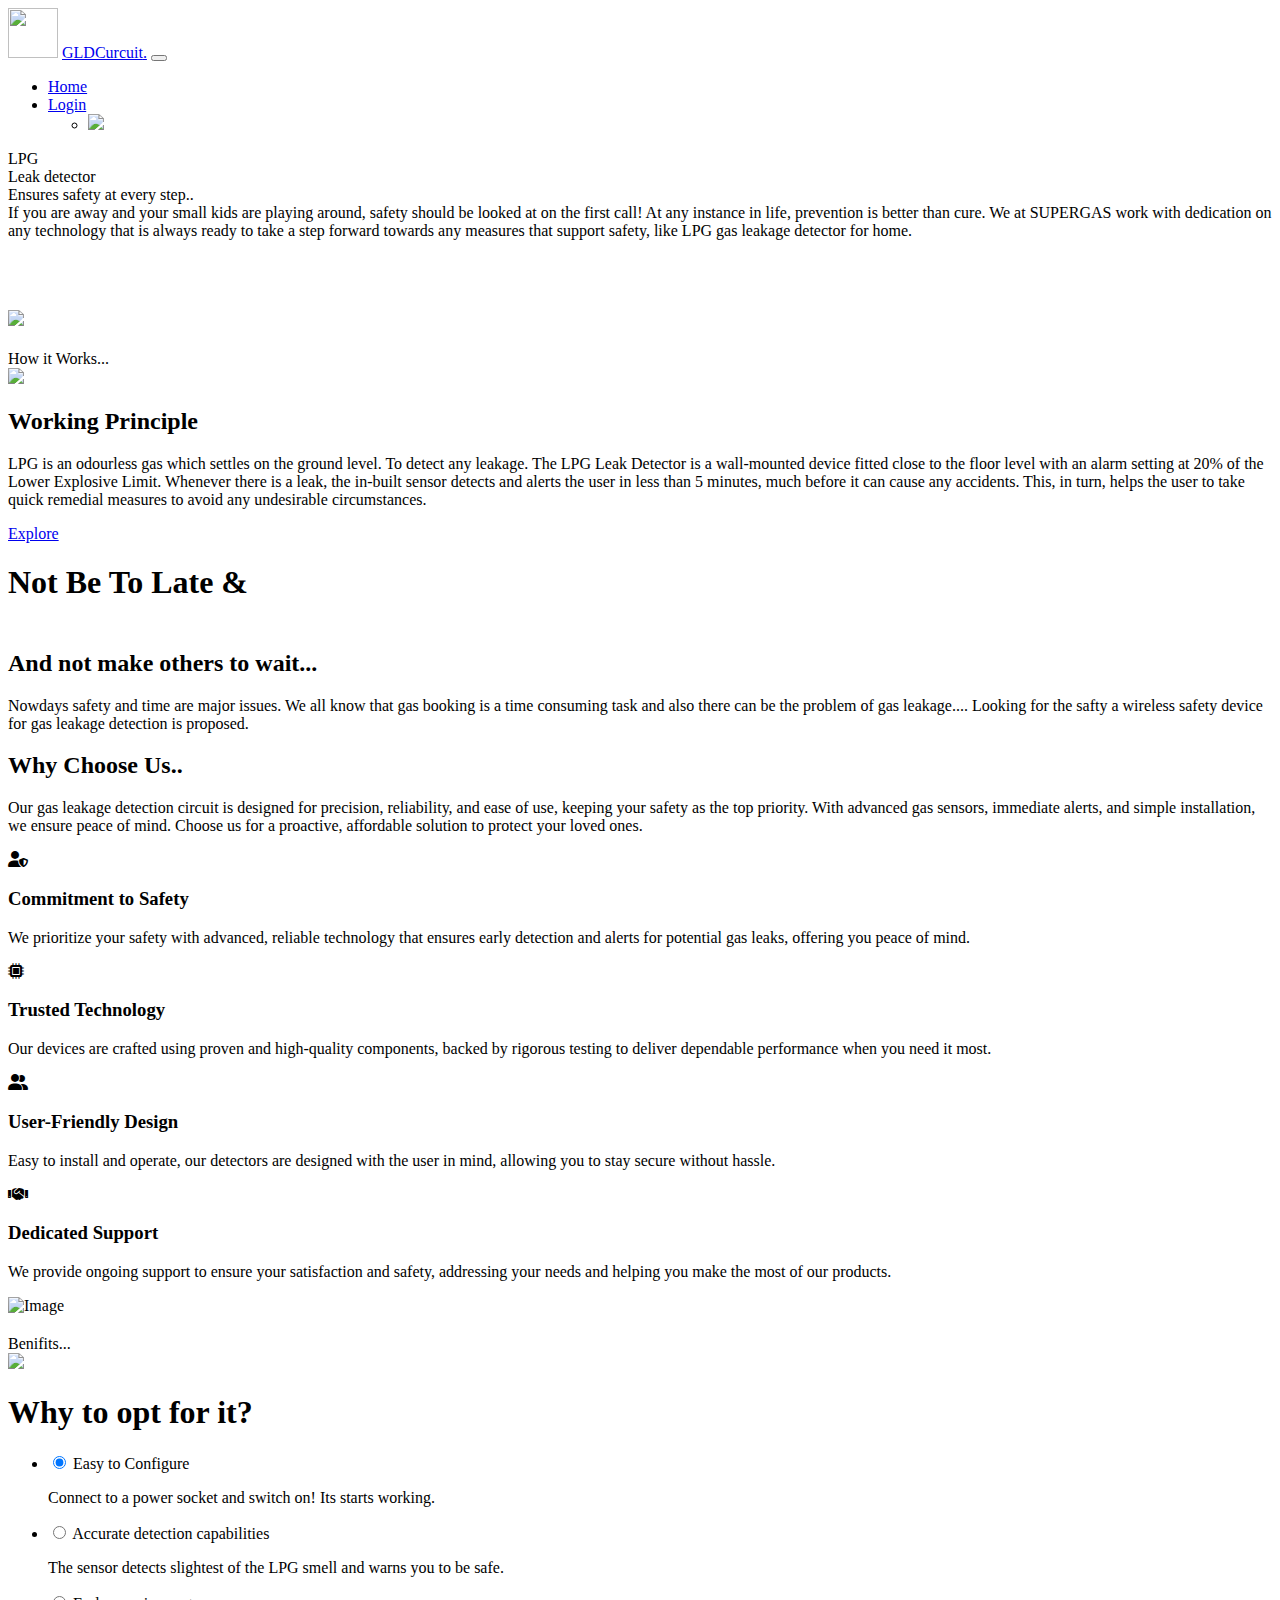
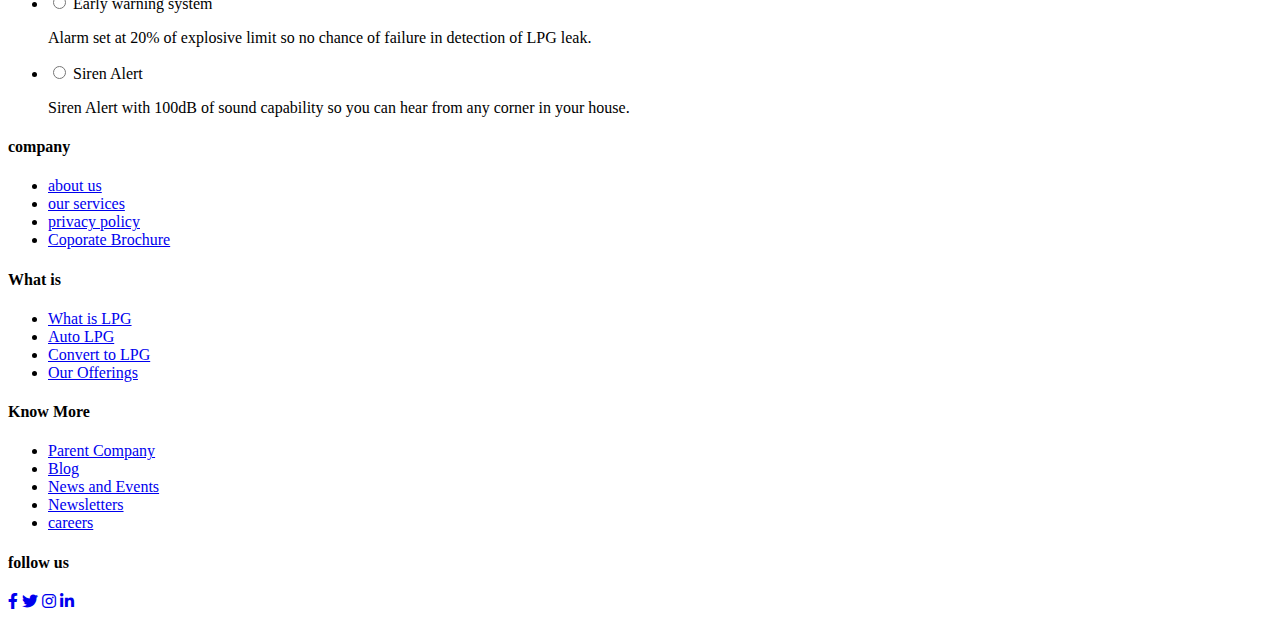
==== index.html @ ff5104a1 "Add files via upload" ====
<!Doctype html>
<html lang="en">
<head>
  <meta charset="utf-8">
  <meta name="viewport" content="width=device-width, initial-scale=1, shrink-to-fit=no">
  <meta name="author" content="Untree.co">
  <meta name="description" content="" />
  <meta name="keywords" content="bootstrap, bootstrap4" />
  <link rel="shortcut icon" href="images/faviconlogo.png">
  <!-- Bootstrap CSS -->
	<link href="css/bootstrap.min.css" rel="stylesheet">
	<link href="https://cdnjs.cloudflare.com/ajax/libs/font-awesome/6.0.0-beta3/css/all.min.css" rel="stylesheet">
	<link href="css/tiny-slider.css" rel="stylesheet">
	<link rel="stylesheet" href="https://cdnjs.cloudflare.com/ajax/libs/font-awesome/6.7.1/css/all.min.css" integrity="sha512-5Hs3dF2AEPkpNAR7UiOHba+lRSJNeM2ECkwxUIxC1Q/FLycGTbNapWXB4tP889k5T5Ju8fs4b1P5z/iB4nMfSQ==" crossorigin="anonymous" referrerpolicy="no-referrer" />
	<!-- <link href="css/style.css" rel="stylesheet"> -->
	<link href="css/stylesp.css" rel="stylesheet">
	<title>GLDCurcit</title>
</head>
<body>

		<!-- Start Header/Navigation -->
		<nav class="custom-navbar navbar navbar navbar-expand-md navbar-dark bg-dark" arial-label="Furni navigation bar">

			<div class="container">
				<img  style="width:50px; height: 50px;" src="images/logo.png" class="img-fluid">
				<a class="navbar-brand" href="index.html">GLDCurcuit<span>.</span></a>

				<button class="navbar-toggler" type="button" data-bs-toggle="collapse" data-bs-target="#navbarsFurni" aria-controls="navbarsFurni" aria-expanded="false" aria-label="Toggle navigation">
					<span class="navbar-toggler-icon"></span>
				</button>

				<div class="collapse navbar-collapse" id="navbarsFurni"> 
					<ul class="custom-navbar-nav navbar-nav ms-auto mb-2 mb-md-0">
						<li class="nav-item active"><a class="nav-link" href="index.html">Home</a></li>
						<!-- <li><a class="nav-link" href="features.html">features</a></li> -->
						<!-- <li><a class="nav-link" href="services.html">Services</a></li> -->
						<li><a class="nav-link" href="http://localhost/userdatabase/index.php">Login</a></li>
						<ul class="custom-navbar-cta navbar-nav mb-2 mb-md-0 ms-5">
							<li><a class="nav-link" href="profile.html"><img src="images/user.svg"></a></li>
						</ul> 
						<!-- <li><form  style="height:50px;" class="d-flex" role="search">
							<input class="form-control" type="search" placeholder="Search" aria-label="Search">
							<button class="btn btn-outline-success" type="submit"><i class="fa-solid fa-magnifying-glass"></i></button>
						</form></li> -->
					</ul>
					
					
				</div>
			</div>
				
		</nav>
		<!-- End Header/Navigation -->

		<div class="carousel">		
			<div class="hero">
				<div class="col-lg-5">
					<div class="content">
						<div class="author">LPG </div>
						<div class="title">Leak detector </div>
						<div class="topic">Ensures safety at every step..</div>
						<div class="des">
							If you are away and your small kids are playing around, safety should be looked at on the first call! At any instance in life, prevention is better than cure. We at SUPERGAS work with dedication on any technology that is always ready to take a step forward towards any measures that support safety, like LPG gas leakage detector for home.
						</div>        
					</div>
				</div>
			</div>
		</div>
	<div class="col-lg-7">
		<div  style="margin-top:70px;" class="hero-img-wrap">
			<img src="images/bg.avif" class="img-fluid1">
		</div>
	</div>
	
	  
			<div class="Line">
				<h2 class="H2"></h2> How it Works... </h2>
			</div>
	
			<!-- Start Column 1 -->
			<div class="Working">
				<img src="images/Works.jpg" class="image">
				<h2 class="H3">Working Principle</h2>
				<p class="mb-4">LPG is an odourless gas which settles on the ground level. To detect any leakage. The LPG Leak Detector is a wall-mounted device fitted close to the floor level with an alarm setting at 20% of the Lower Explosive Limit. Whenever there is a leak, the in-built sensor detects and alerts the user in less than 5 minutes, much before it can cause any accidents. This, in turn, helps the user to take quick remedial measures to avoid any undesirable circumstances.</p>
				<p><a href="https://www.elprocus.com/an-introduction-to-mq2-gas-sensor/" class="btn">Explore</a></p>
				<p class="u"></p>
			</div>  
			<!-- End Column 1 -->
	
	
			<!-- image fixed parolox effect -->
			<div class="section-2">
				<div class="container-fluid">
						
				</div>	
					<div class="section-3">
						<h1 class="heading-1">Not Be To Late &</h1>
						<h2 class="heading-2"><br> And not make others to wait...</h2>
						<p class="para">Nowdays safety and time are major issues. We all know that gas booking is a time consuming task and also there can be the problem of gas leakage.... Looking for the safty a wireless safety device for gas leakage detection is proposed.</p>
						<p class="t"></p>
					</div>
				</div>
			</div>
	
			<!-- End of Parolox effect -->
	
			<!-- Start Why Choose Us Section -->
			<div class="why-choose-section">
				<div class="container">
					<div class="row justify-content-between">
						<div class="col-lg-6">
							<h2 class="section-title">Why Choose Us..</h2>
							<p>Our gas leakage detection circuit is designed for precision, reliability, and ease of use, keeping your safety as the top priority. With advanced gas sensors, immediate alerts, and simple installation, we ensure peace of mind. Choose us for a proactive, affordable solution to protect your loved ones.</p>
	
							<div class="row my-5">
								<div class="col-6 col-md-6">
									<div class="feature">
										<div class="icon">
											<i class="fa-solid fa-user-shield"></i>
										</div>
										<h3>Commitment to Safety</h3>
										<p>We prioritize your safety with advanced, reliable technology that ensures early detection and alerts for potential gas leaks, offering you peace of mind.</p>
									</div>
								</div>
	
								<div class="col-6 col-md-6">
									<div class="feature">
										<div class="icon">
											<i class="fa-solid fa-microchip"></i>
										</div>
										<h3>Trusted Technology</h3>
										<p>Our devices are crafted using proven and high-quality components, backed by rigorous testing to deliver dependable performance when you need it most.</p>
									</div>
								</div>
	
								<div class="col-6 col-md-6">
									<div class="feature">
										<div class="icon">
											<i class="fa-solid fa-user-group"></i>
										</div>
										<h3>User-Friendly Design</h3>
										<p>Easy to install and operate, our detectors are designed with the user in mind, allowing you to stay secure without hassle.</p>
									</div>
								</div>
	
								<div class="col-6 col-md-6">
									<div class="feature">
										<div class="icon">
											<i class="fa-solid fa-handshake"></i>
										</div>
										<h3>Dedicated Support</h3>
										<p>We provide ongoing support to ensure your satisfaction and safety, addressing your needs and helping you make the most of our products.</p>
									</div>
								</div>
	
							</div>
						</div>
	
						<div class="col-lg-5">
							<div class="img-wrap">
								<img src="images/why_us.jpg" alt="Image" class="img-fluid">
							</div>
						</div>
	
					</div>
				</div>
			</div>
			<!-- End Why Choose Us Section -->
	
			<!-- Start of Why to Opt for it -->
			<div class="Lines">
				<h2 class="H5"></h2> Benifits... </h2>
			</div>
			<div class="Working">
				<img src="images/fire.avif" class="images">
				<h1 class="H6">Why to opt for it?</h1>
			</div>
			<ul class="accordion">
				<li>
					<input type="radio" name="accordion" id="first" checked>
					<label for="first">Easy to Configure </label>
					<div class="content1">
						<p> Connect to a power socket and switch on! Its starts working. </p>
					</div>
				</li>
				<li>
					<input type="radio" name="accordion" id="second">
					<label for="second">Accurate detection capabilities</label>
					<div class="content1">
						<p> The sensor detects slightest of the LPG smell and warns you to be safe. </p>
					</div>
				</li>
				<li>
					<input type="radio" name="accordion" id="third">
					<label for="third">Early warning system </label>
					<div class="content1">
						<p> Alarm set at 20% of explosive limit so no chance of failure in detection of LPG leak. </p>
					</div>
				</li>
				<li>
					<input type="radio" name="accordion" id="forth">
					<label for="forth">Siren Alert</label>
					<div class="content1">
						<p> Siren Alert with 100dB of sound capability so you can hear from any corner in your house. </p>
					</div>
				</li>
				<p class="u"></p>
			</ul>  
	
	
			<!-- End of Why to Opt for it -->
	
			<!-- Start Footer Section -->
			<footer class="footer">
				<div class="container">
					<div class="row">
						<div class="footer-col">
							<h4>company</h4>
							<ul>
								<li><a href="#">about us</a></li>
								<li><a href="#">our services</a></li>
								<li><a href="#">privacy policy</a></li>
								<li><a href="#">Coporate Brochure</a></li>
							</ul>
						</div>
						<div class="footer-col">
							<h4>What is</h4>
							<ul>
								<li><a href="https://en.wikipedia.org/wiki/Liquefied_petroleum_gas">What is LPG</a></li>
								<li><a href="https://iocl.com/pages/autogas-overview#:~:text=AutoGas%20(LPG)%20is%20a%20clean,reduction%20of%20CO2%20emissions.">Auto LPG</a></li>
								<li><a href="https://shivgas.com/is-it-better-to-switch-from-diesel-to-lpg/#:~:text=LPG%20gas%20is%20a%20cleaner,for%20maintenance%20of%20the%20engine.">Convert to LPG</a></li>
								<li><a href="https://www.supergas.com/for-industrial/our-offerings">Our Offerings</a></li>
							</ul>
						</div>
						<div class="footer-col">
							<h4>Know More</h4>
							<ul>
								<li><a href="#">Parent Company</a></li>
								<li><a href="#">Blog</a></li>
								<li><a href="#">News and Events</a></li>
								<li><a href="#">Newsletters</a></li>
								<li><a href="#">careers</a></li>
							</ul>
						</div>
						<div class="footer-col">
							<h4>follow us</h4>
							<div class="social-links">
								<a href="#"><i class="fab fa-facebook-f"></i></a>
								<a href="#"><i class="fab fa-twitter"></i></a>
								<a href="#"><i class="fab fa-instagram"></i></a>
								<a href="#"><i class="fab fa-linkedin-in"></i></a>
							</div>
						</div>
					</div>
				</div>
		   </footer>
			<!-- End Footer Section -->
	</body>

</html>
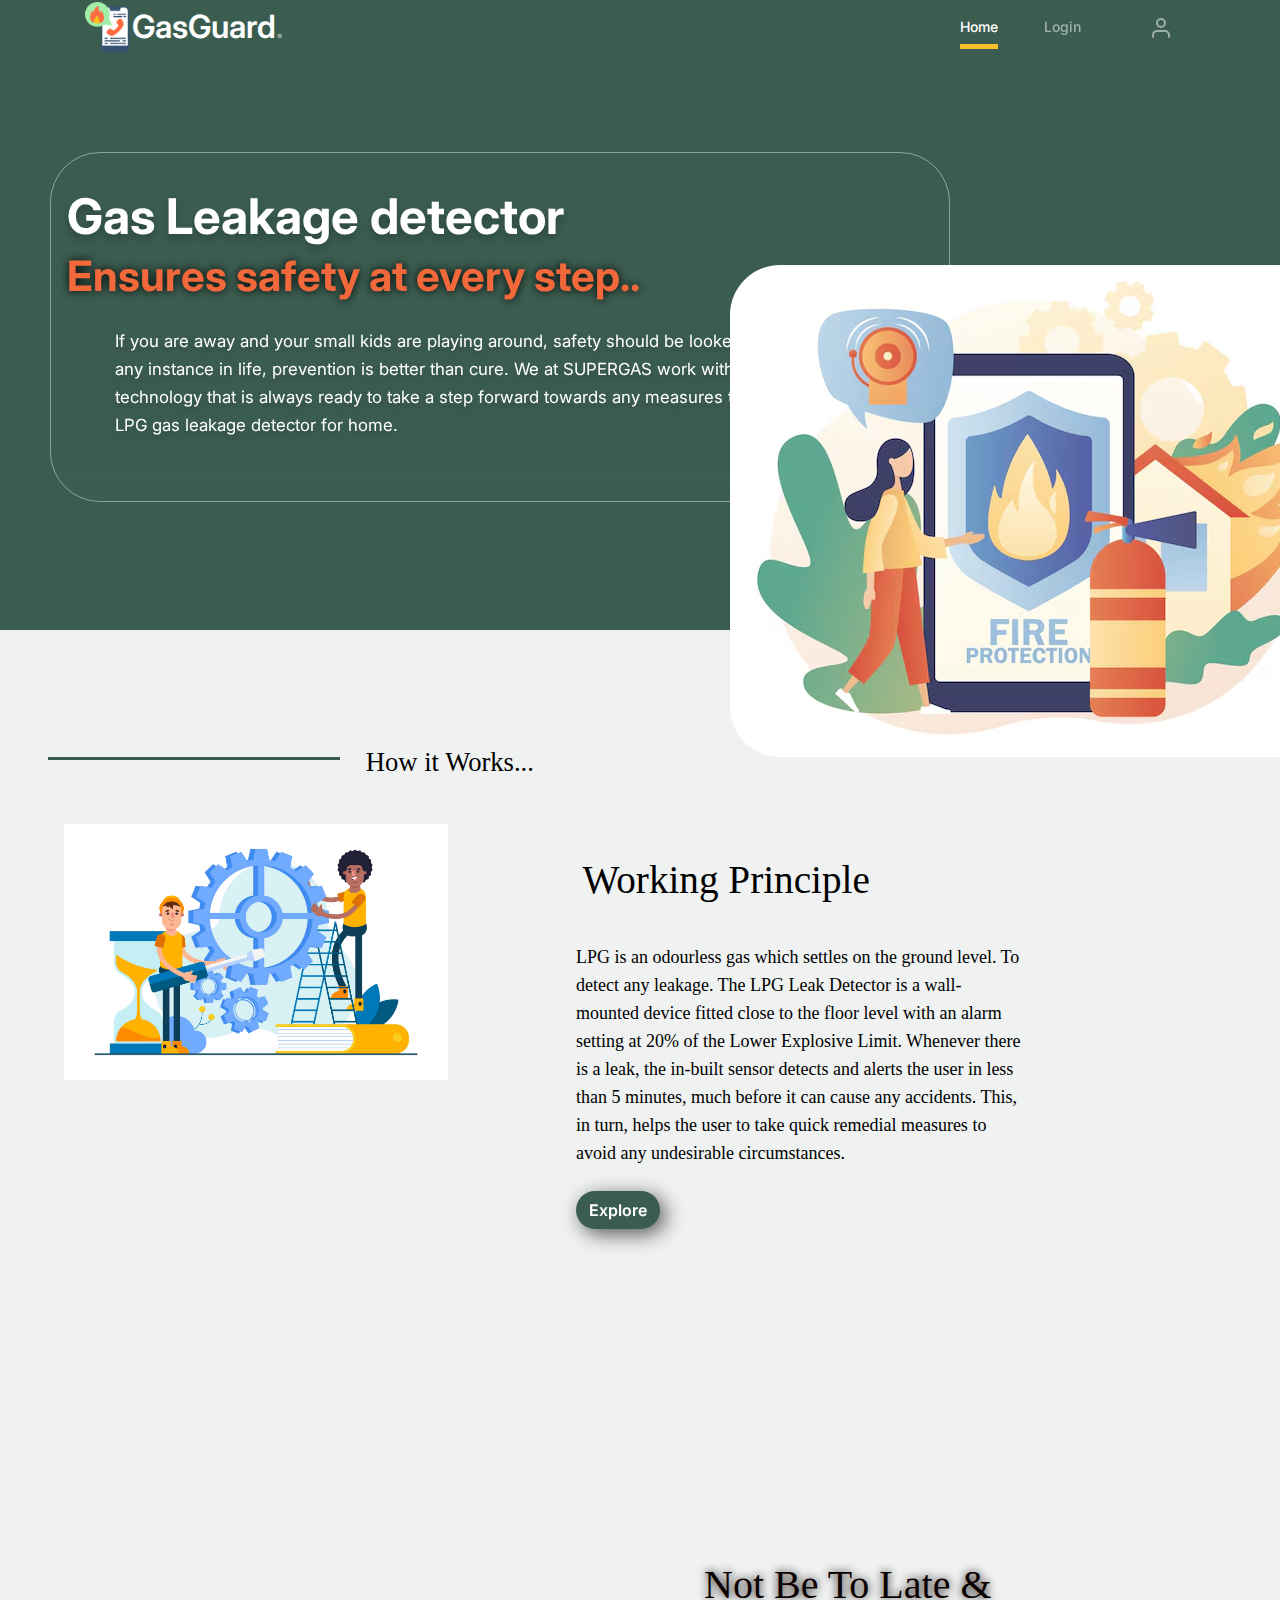
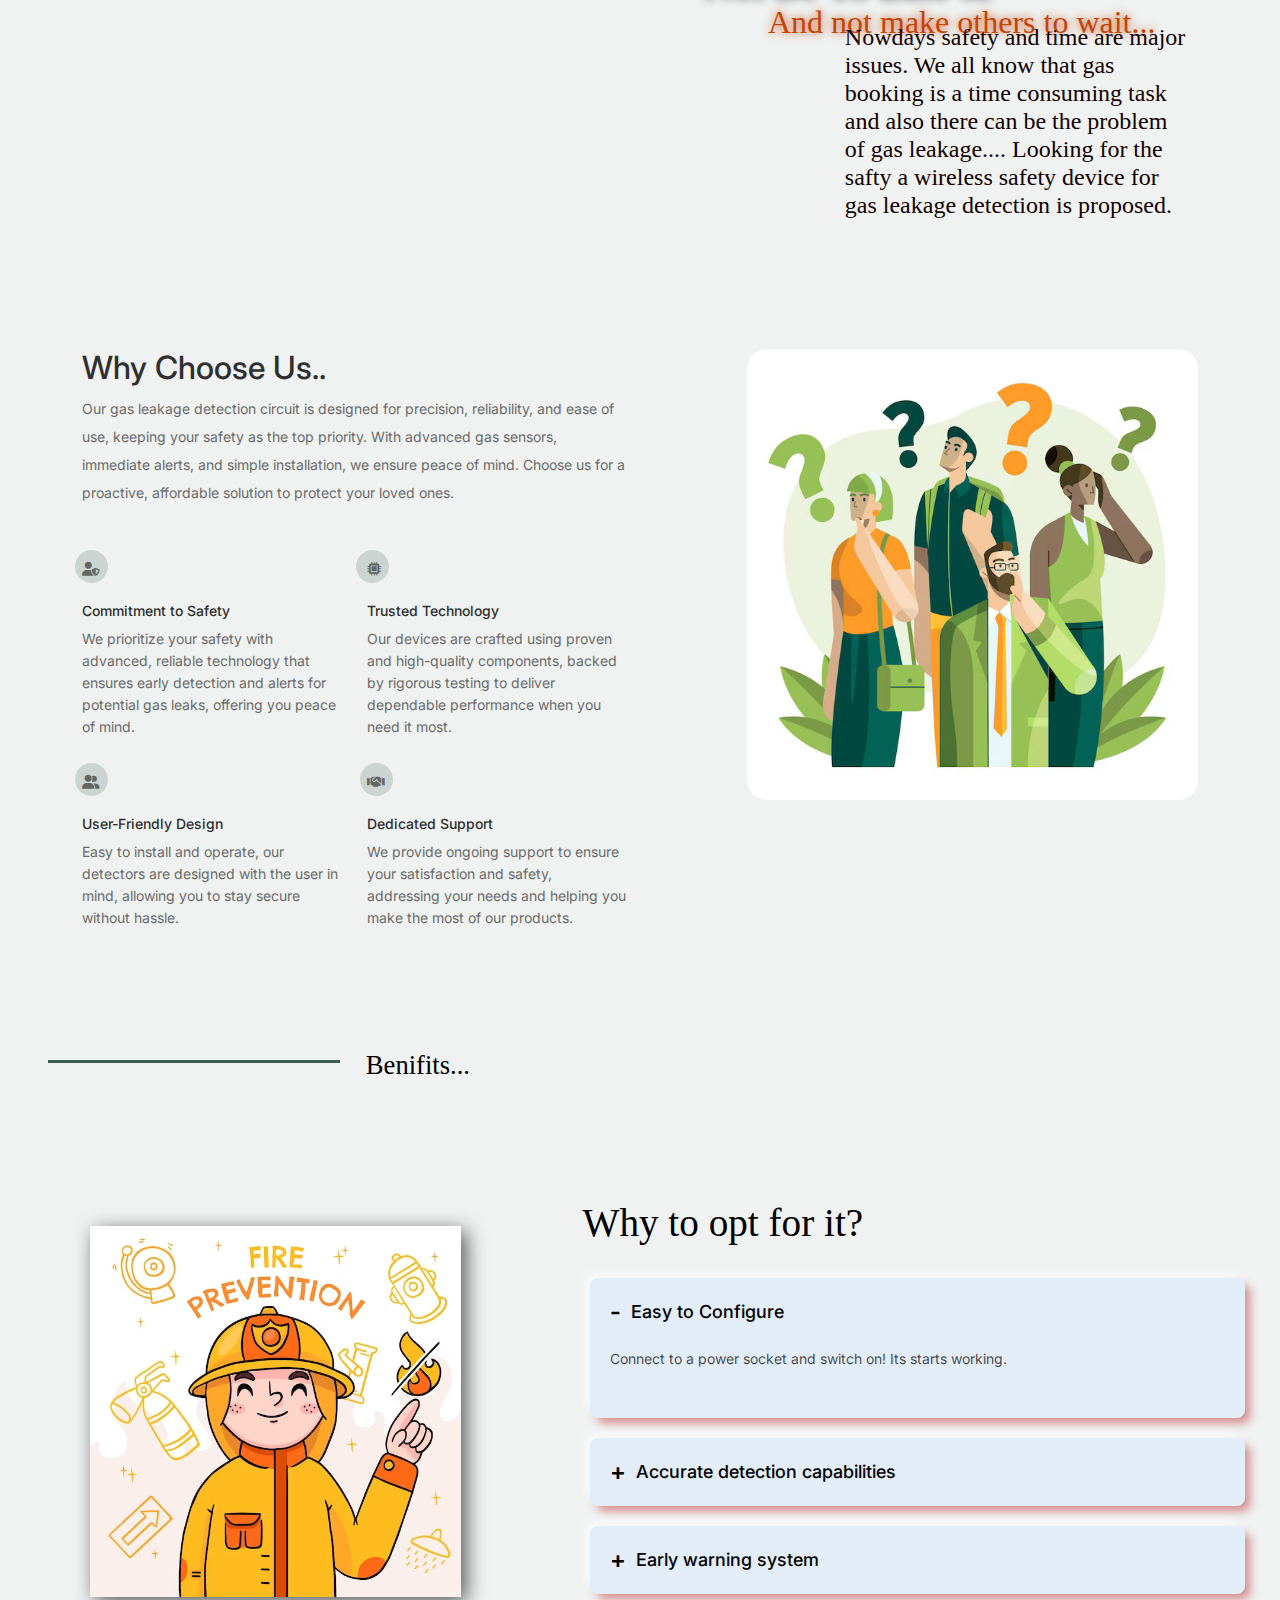
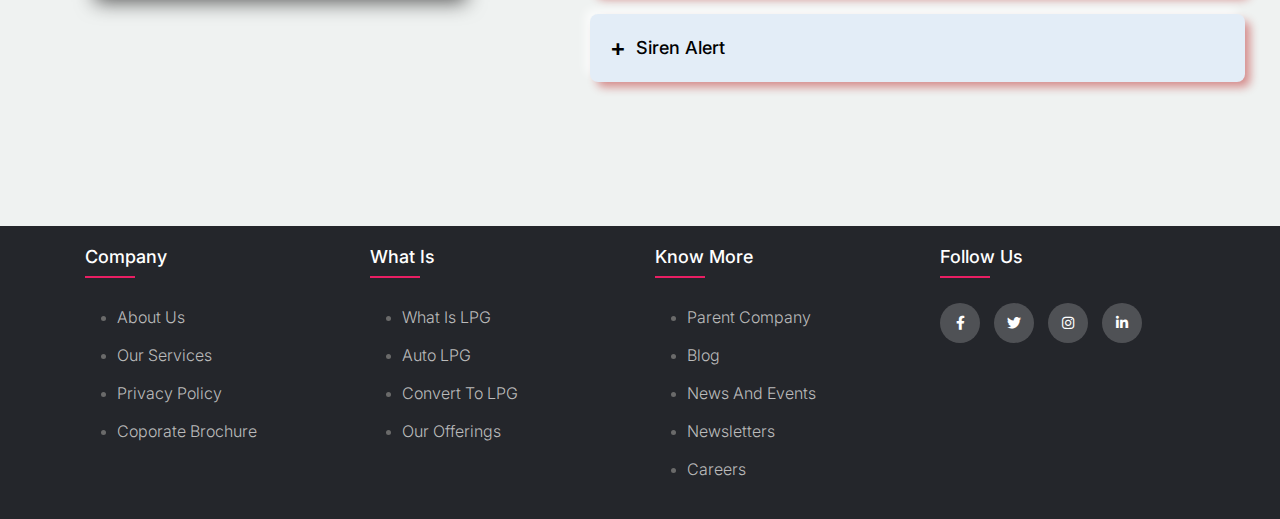
==== commit 162c2a97: "Update index.html" ====
--- a/index.html
+++ b/index.html
@@ -14,7 +14,7 @@
 	<link rel="stylesheet" href="https://cdnjs.cloudflare.com/ajax/libs/font-awesome/6.7.1/css/all.min.css" integrity="sha512-5Hs3dF2AEPkpNAR7UiOHba+lRSJNeM2ECkwxUIxC1Q/FLycGTbNapWXB4tP889k5T5Ju8fs4b1P5z/iB4nMfSQ==" crossorigin="anonymous" referrerpolicy="no-referrer" />
 	<!-- <link href="css/style.css" rel="stylesheet"> -->
 	<link href="css/stylesp.css" rel="stylesheet">
-	<title>GLDCurcit</title>
+	<title>GasGuard</title>
 </head>
 <body>
 
@@ -23,7 +23,7 @@
 
 			<div class="container">
 				<img  style="width:50px; height: 50px;" src="images/logo.png" class="img-fluid">
-				<a class="navbar-brand" href="index.html">GLDCurcuit<span>.</span></a>
+				<a class="navbar-brand" href="index.html">GasGuard<span>.</span></a>
 
 				<button class="navbar-toggler" type="button" data-bs-toggle="collapse" data-bs-target="#navbarsFurni" aria-controls="navbarsFurni" aria-expanded="false" aria-label="Toggle navigation">
 					<span class="navbar-toggler-icon"></span>
@@ -55,8 +55,8 @@
 			<div class="hero">
 				<div class="col-lg-5">
 					<div class="content">
-						<div class="author">LPG </div>
-						<div class="title">Leak detector </div>
+						<div class="author"></div>
+						<div class="title">Gas Leakage detector </div>
 						<div class="topic">Ensures safety at every step..</div>
 						<div class="des">
 							If you are away and your small kids are playing around, safety should be looked at on the first call! At any instance in life, prevention is better than cure. We at SUPERGAS work with dedication on any technology that is always ready to take a step forward towards any measures that support safety, like LPG gas leakage detector for home.
--- a/css/tiny-slider.css
+++ b/css/tiny-slider.css
@@ -0,0 +1,3 @@
+.tns-outer{padding:0 !important}.tns-outer [hidden]{display:none !important}.tns-outer [aria-controls],.tns-outer [data-action]{cursor:pointer}.tns-slider{-webkit-transition:all 0s;-moz-transition:all 0s;transition:all 0s}.tns-slider>.tns-item{-webkit-box-sizing:border-box;-moz-box-sizing:border-box;box-sizing:border-box}.tns-horizontal.tns-subpixel{white-space:nowrap}.tns-horizontal.tns-subpixel>.tns-item{display:inline-block;vertical-align:top;white-space:normal}.tns-horizontal.tns-no-subpixel:after{content:'';display:table;clear:both}.tns-horizontal.tns-no-subpixel>.tns-item{float:left}.tns-horizontal.tns-carousel.tns-no-subpixel>.tns-item{margin-right:-100%}.tns-no-calc{position:relative;left:0}.tns-gallery{position:relative;left:0;min-height:1px}.tns-gallery>.tns-item{position:absolute;left:-100%;-webkit-transition:transform 0s, opacity 0s;-moz-transition:transform 0s, opacity 0s;transition:transform 0s, opacity 0s}.tns-gallery>.tns-slide-active{position:relative;left:auto !important}.tns-gallery>.tns-moving{-webkit-transition:all 0.25s;-moz-transition:all 0.25s;transition:all 0.25s}.tns-autowidth{display:inline-block}.tns-lazy-img{-webkit-transition:opacity 0.6s;-moz-transition:opacity 0.6s;transition:opacity 0.6s;opacity:0.6}.tns-lazy-img.tns-complete{opacity:1}.tns-ah{-webkit-transition:height 0s;-moz-transition:height 0s;transition:height 0s}.tns-ovh{overflow:hidden}.tns-visually-hidden{position:absolute;left:-10000em}.tns-transparent{opacity:0;visibility:hidden}.tns-fadeIn{opacity:1;filter:alpha(opacity=100);z-index:0}.tns-normal,.tns-fadeOut{opacity:0;filter:alpha(opacity=0);z-index:-1}.tns-vpfix{white-space:nowrap}.tns-vpfix>div,.tns-vpfix>li{display:inline-block}.tns-t-subp2{margin:0 auto;width:310px;position:relative;height:10px;overflow:hidden}.tns-t-ct{width:2333.3333333%;width:-webkit-calc(100% * 70 / 3);width:-moz-calc(100% * 70 / 3);width:calc(100% * 70 / 3);position:absolute;right:0}.tns-t-ct:after{content:'';display:table;clear:both}.tns-t-ct>div{width:1.4285714%;width:-webkit-calc(100% / 70);width:-moz-calc(100% / 70);width:calc(100% / 70);height:10px;float:left}
+
+/*# sourceMappingURL=sourcemaps/tiny-slider.css.map */--- a/css/stylesp.css
+++ b/css/stylesp.css
@@ -0,0 +1,440 @@
+/*
+* Template Name: UntreeStore
+* Template Author: Untree.co
+* Author URI: https://untree.co/
+* License: https://creativecommons.org/licenses/by/3.0/
+*/
+@import url("https://fonts.googleapis.com/css2?family=Inter:wght@400;500;600;700;800&display=swap");
+body {
+  overflow-x: hidden;
+  position: relative; }
+
+body {
+  font-family: "Inter", sans-serif;
+  font-weight: 400;
+  line-height: 28px;
+  color: #6a6a6a;
+  font-size: 14px;
+  background-color: #eff2f1; 
+  margin: 0px;
+  padding: 0%;
+  width: 100%;
+  height: 100%;
+}
+
+.custom-navbar {
+  background: #3b5d50 !important;
+  padding-top: 2px;
+  padding-bottom: 2px }
+  .custom-navbar .navbar-brand {
+    font-size: 32px;
+    font-weight: 600; }
+    .custom-navbar .navbar-brand > span {
+      opacity: .4; }
+  .custom-navbar .navbar-toggler {
+    border-color: transparent; }
+    .custom-navbar .navbar-toggler:active, .custom-navbar .navbar-toggler:focus {
+      -webkit-box-shadow: none;
+      box-shadow: none;
+      outline: none; }
+  @media (min-width: 992px) {
+    .custom-navbar .custom-navbar-nav li {
+      margin-left: 15px;
+      margin-right: 15px; } }
+  .custom-navbar .custom-navbar-nav li a {
+    font-weight: 500;
+    color: #ffffff !important;
+    opacity: .5;
+    -webkit-transition: .3s all ease;
+    -o-transition: .3s all ease;
+    transition: .3s all ease;
+    position: relative; }
+    @media (min-width: 768px) {
+      .custom-navbar .custom-navbar-nav li a:before {
+        content: "";
+        position: absolute;
+        bottom: 0;
+        left: 8px;
+        right: 8px;
+        background: #f9bf29;
+        height: 5px;
+        opacity: 1;
+        visibility: visible;
+        width: 0;
+        -webkit-transition: .15s all ease-out;
+        -o-transition: .15s all ease-out;
+        transition: .15s all ease-out; } }
+    .custom-navbar .custom-navbar-nav li a:hover {
+      opacity: 1; }
+      .custom-navbar .custom-navbar-nav li a:hover:before {
+        width: calc(100% - 16px); }
+  .custom-navbar .custom-navbar-nav li.active a {
+    opacity: 1; }
+    .custom-navbar .custom-navbar-nav li.active a:before {
+      width: calc(100% - 16px); }
+  .custom-navbar .custom-navbar-cta {
+    margin-left: 0 !important;
+    -webkit-box-orient: horizontal;
+    -webkit-box-direction: normal;
+    -ms-flex-direction: row;
+    flex-direction: row; }
+    @media (min-width: 768px) {
+      .custom-navbar .custom-navbar-cta {
+        margin-left: 40px !important; } }
+    .custom-navbar .custom-navbar-cta li {
+      margin-left: 0px;
+      margin-right: 0px; }
+      .custom-navbar .custom-navbar-cta li:first-child {
+        margin-right: 20px; }
+      
+
+        .hero {
+          background: #3b5d50;
+          padding: calc(4rem - 30px) 0 0rem 0; }
+          @media (min-width: 768px) {
+            .hero {
+              padding: calc(4rem - 30px) 0 4rem 0; } }
+          @media (min-width: 992px) {
+            .hero {
+              padding: calc(8rem - 30px) 0 8rem 0; } }
+    .img-fluid1{
+          position: absolute;
+          margin-left: 57%;
+          margin-top:-34%;
+          border-radius: 50px ;
+        }
+         
+
+
+.carousel .content{
+          padding: 2rem;
+          top: 30%;
+          height: 350px;
+          width: 900px;
+          margin-left: 500px;
+          transform: translateX(-50%);
+          padding-right: 28%;
+          box-sizing: border-box;
+          color: #fff;
+          text-shadow: 0 5px 10px #0004;
+          backdrop-filter: blur(13px);
+          padding-left: 3%;
+          border: 1px solid #fcf9f970;
+          border-radius: 50px ;
+
+      }
+      .carousel .author{
+          font-weight: bolder;
+          color: #000000;
+          letter-spacing: 10px;
+}
+.carousel .title{
+  font-size: 3.5em;
+  font-weight: bold;
+  line-height: 1.3em; 
+  text-shadow: #000000;
+}
+.carousel .topic{
+  color: #f1683a;
+  font-size: 3em;
+  font-weight: bold;
+  line-height: 1.3em;
+  width: 1000px;
+  padding-bottom: 1.5rem;
+  text-shadow:0 0 10px#000000;
+}
+.carousel .des{
+  padding: 0 3rem;
+  width: 125%;
+  font-size: 120%;
+  text-shadow: #000000;
+}
+
+.Line{
+  padding: 3rem;
+  display: grid;
+  grid-template-columns: repeat(3, 1fr);
+  align-items: center;
+  column-gap: 1.6rem;
+  width:80%;
+  font-size : 190%;
+  color: #000000;
+  font-family: myFirstFont;
+  src: url(sansation_light.woff);
+}
+.H5,.H2::before{
+  content: "";
+  height: 3px;
+  background-color: #3b5d50;
+  display:block ;
+}
+
+.image{
+  width: 30%;
+  position: absolute;
+  margin-left: 5%;
+  padding: 0 0 7rem;
+}
+.mb-4{
+  margin-left: 45%;
+  width: 35%;
+  font-family: "ubuntu";
+  color: #000000;
+  font-size: large;
+}
+
+
+.btn {
+  font-weight: 600;
+  margin-left: 45%;
+  border-radius: 40px;
+  color: #ffffff;
+  background: #3b5d50;
+filter: drop-shadow(5px 5px 10px #555); }
+  .btn:hover {
+    color: #f5efef;
+    background: #5b5f5d; }
+
+.u{
+  padding: 4rem;
+}
+
+    
+.section-title {
+  color: #2f2f2f; }
+
+.section-2 .container-fluid{
+  padding: 12rem;
+  background-image: url("../images/10.png");
+  background-size: cover;
+  background-attachment: fixed;
+  filter: blur(3.5px);
+}
+
+.section-3 .heading-1{
+  margin-left: 55%;
+  position: absolute;
+  margin-top: -17.8%;
+  font-family: 'Righteous';
+  width: 80%;
+  color: rgb(12, 1, 1);  
+  text-shadow: 0 0 10px;
+}
+
+.section-3 .heading-2{
+  margin-left: 60%;
+  position: absolute;
+  margin-top: -17.5%;
+  width: 80% ;
+  font-family: 'Righteous';
+  color: #c54408;
+  text-shadow: 0 0 10px;
+}
+
+.section-3 .para{
+  width: 27%;
+  margin-left: 66%;
+  position: absolute;
+  margin-top:-13%;
+  font-family: "ubuntu";
+  color: rgb(19, 1, 1);
+  font-size: x-large;
+  padding: 12 rem;
+} 
+
+.why-choose-section {
+  padding: 10rem 0; }
+  .why-choose-section .img-wrap {
+    position: relative; }
+    .why-choose-section .img-wrap:before {
+      position: absolute;
+      content: "";
+      width: 255px;
+      height: 217px;
+      background-image: url("../images/dots-yellow.svg");
+      background-repeat: no-repeat;
+      background-size: contain;
+      -webkit-transform: translate(-40%, -40%);
+      -ms-transform: translate(-40%, -40%);
+      transform: translate(-40%, -40%);
+      z-index: -1; }
+    .why-choose-section .img-wrap img {
+      border-radius: 20px; }
+      
+.Lines{
+  padding: 3rem;
+  display: grid;
+  grid-template-columns: repeat(3, 1fr);
+  align-items: center;
+  column-gap: 1.6rem;
+  width:80%;
+  font-size : 190%;
+  color: #000000;
+  font-family: myFirstFont;
+  src: url(sansation_light.woff);
+  position: absolute;
+  top: 70%;}
+
+.images{
+  width: 29%;
+  position: absolute ;
+  margin-left: 7%;
+  top: 76%;
+  padding: 0 0 7rem;
+  filter: drop-shadow(5px 5px 10px #555);
+}
+.H6,.H3{
+  margin-left: 43%;
+  width: 40%;
+  font-family: "ubuntu";
+  color: #000000;
+  padding: 2rem;
+  font-size: 280%;}
+
+  
+.feature {
+  margin-bottom: 30px; }
+  .feature .icon {
+    display: inline-block;
+    position: relative;
+    margin-bottom: 20px; }
+    .feature .icon:before {
+      content: "";
+      width: 33px;
+      height: 33px;
+      position: absolute;
+      background: rgba(59, 93, 80, 0.2);
+      border-radius: 50%;
+      right: -8px;
+      bottom: 0; }
+  .feature h3 {
+    font-size: 14px;
+    color: #2f2f2f; }
+  .feature p {
+    font-size: 14px;
+    line-height: 22px;
+    color: #6a6a6a; }
+
+.accordion{
+  margin: -20px auto;
+  width: 500px;
+  margin-left: 42%;
+}
+.accordion li{
+  list-style: none;
+  width: 140%;
+  margin: 20px;
+  padding: 10px;
+  border-radius: 8px;
+  background: #e3edf7;
+  box-shadow: 6px 6px 10px -1px rgba(179, 5, 5, 0.432), -6px -6px 10px -1px rgba(255, 255, 255, 0.7);
+}
+.accordion li label{
+  display: flex;
+  align-items: center;
+  padding: 10px;
+  color: #000000;
+  font-size: 18px;
+  font-weight: 500;
+  cursor: pointer;
+}
+label::before{
+  content:'+' ;
+  margin-right: 10px;
+  font-weight: 600;
+  font-size: 24px;
+}
+
+input[type="radio"]{
+  display: none;
+}
+.accordion .content1{
+  color: #050000b7;
+  padding: 0 10px;
+  line-height: 26px;
+  max-height: 0;
+  overflow: hidden;
+  transition: max-height 0.5s, padding 0.5s;
+}
+.accordion input[ type="radio"]:checked + label + .content1{
+  max-height: 400px;
+  padding: 10px 10px 20px;
+}
+.accordion input[ type="radio"]:checked + label::before{
+  content: '-';
+}
+
+
+.footer{
+      background-color: #24262b;
+        padding: 20px 0;
+    }
+    .footer-col{
+       width: 25%;
+       padding: 0 15px;
+    }
+    .footer-col h4{
+      font-size: 18px;
+      color: #ffffff;
+      text-transform: capitalize;
+      margin-bottom: 35px;
+      font-weight: 500;
+      position: relative;
+    }
+    .footer-col h4::before{
+      content: '';
+      position: absolute;
+      left:0;
+      bottom: -10px;
+      background-color: #e91e63;
+      height: 2px;
+      box-sizing: border-box;
+      width: 50px;
+    }
+    .footer-col ul li:not(:last-child){
+      margin-bottom: 10px;
+    }
+    .footer-col ul li a{
+      font-size: 16px;
+      text-transform: capitalize;
+      color: #ffffff;
+      text-decoration: none;
+      font-weight: 300;
+      color: #bbbbbb;
+      display: block;
+      transition: all 0.3s ease;
+    }
+    .footer-col ul li a:hover{
+      color: #ffffff;
+      padding-left: 8px;
+    }
+    .footer-col .social-links a{
+      display: inline-block;
+      height: 40px;
+      width: 40px;
+      background-color: rgba(255,255,255,0.2);
+      margin:0 10px 10px 0;
+      text-align: center;
+      line-height: 40px;
+      border-radius: 50%;
+      color: #ffffff;
+      transition: all 0.5s ease;
+    }
+    .footer-col .social-links a:hover{
+      color: #24262b;
+      background-color: #ffffff;
+    }
+    
+    /*responsive*/
+    @media(max-width: 767px){
+      .footer-col{
+        width: 50%;
+        margin-bottom: 30px;
+    }
+    }
+    @media(max-width: 574px){
+      .footer-col{
+        width: 100%;
+    }
+    }
+    
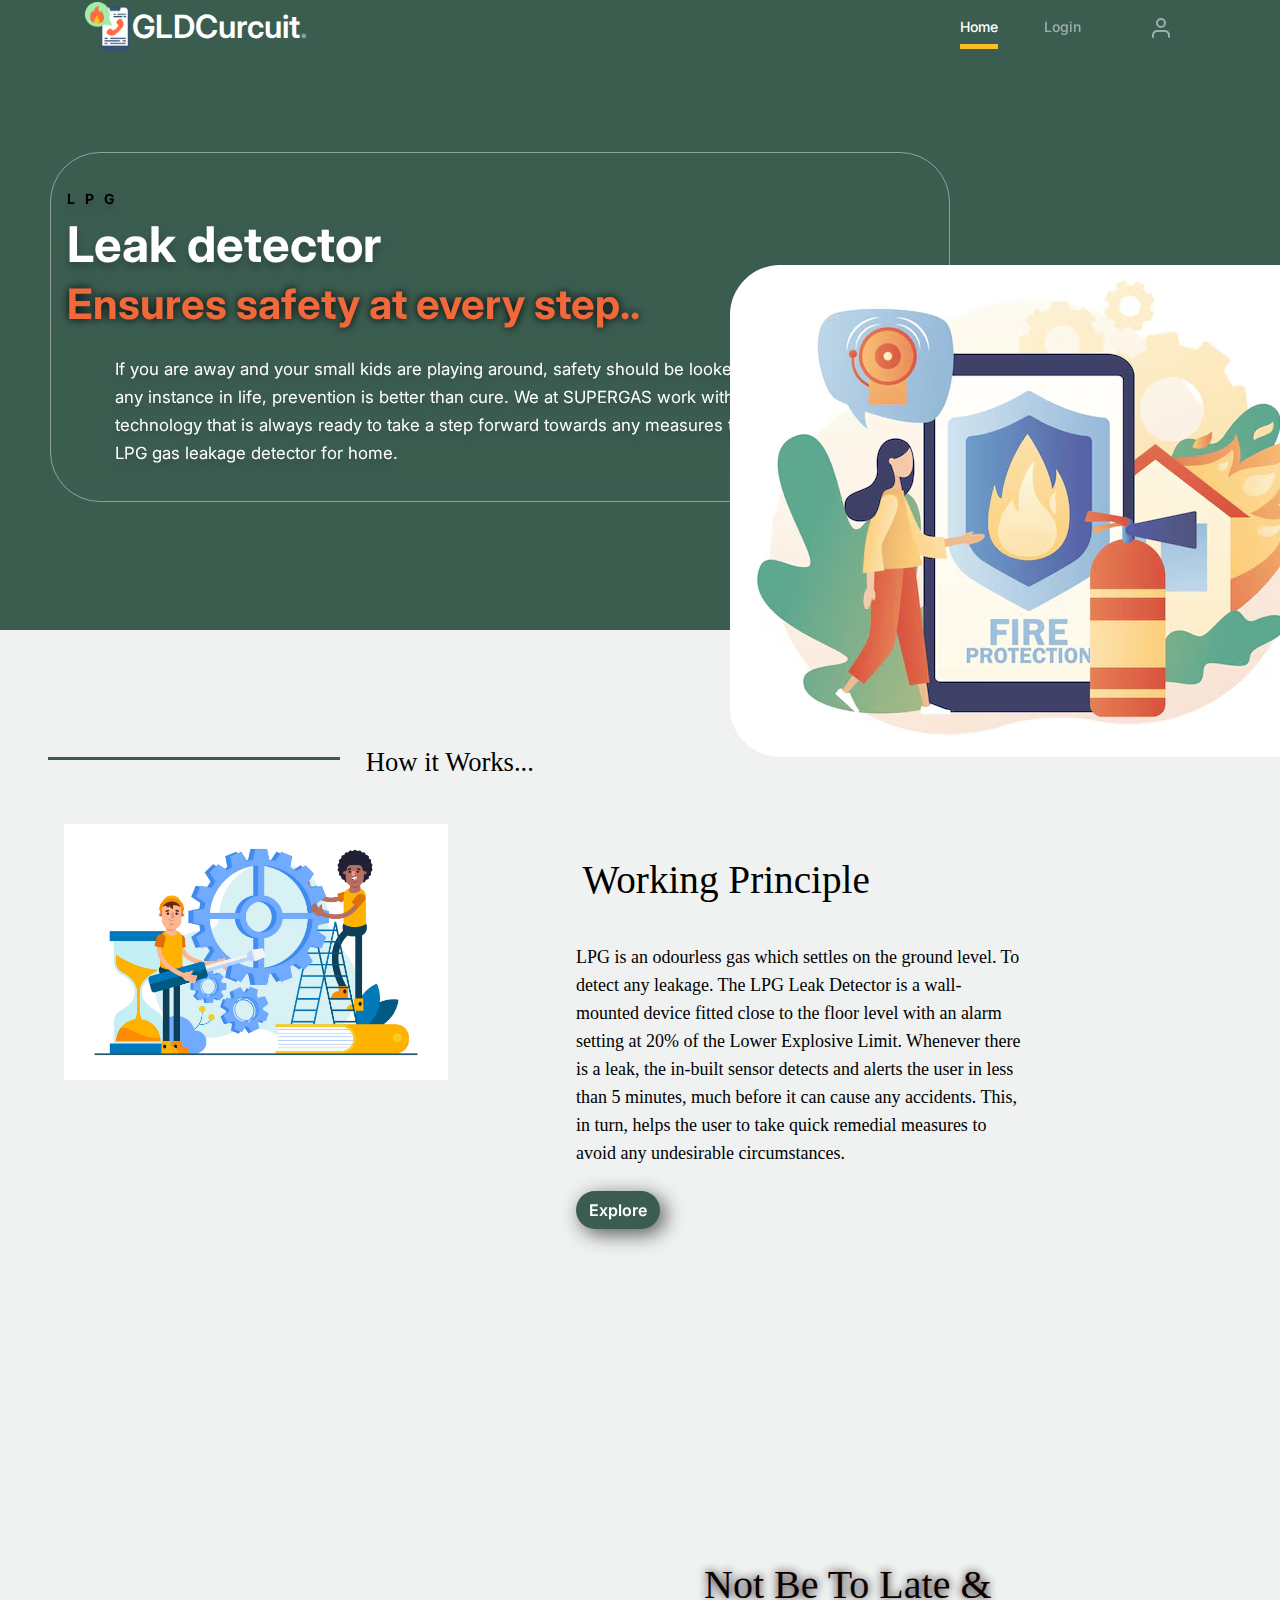
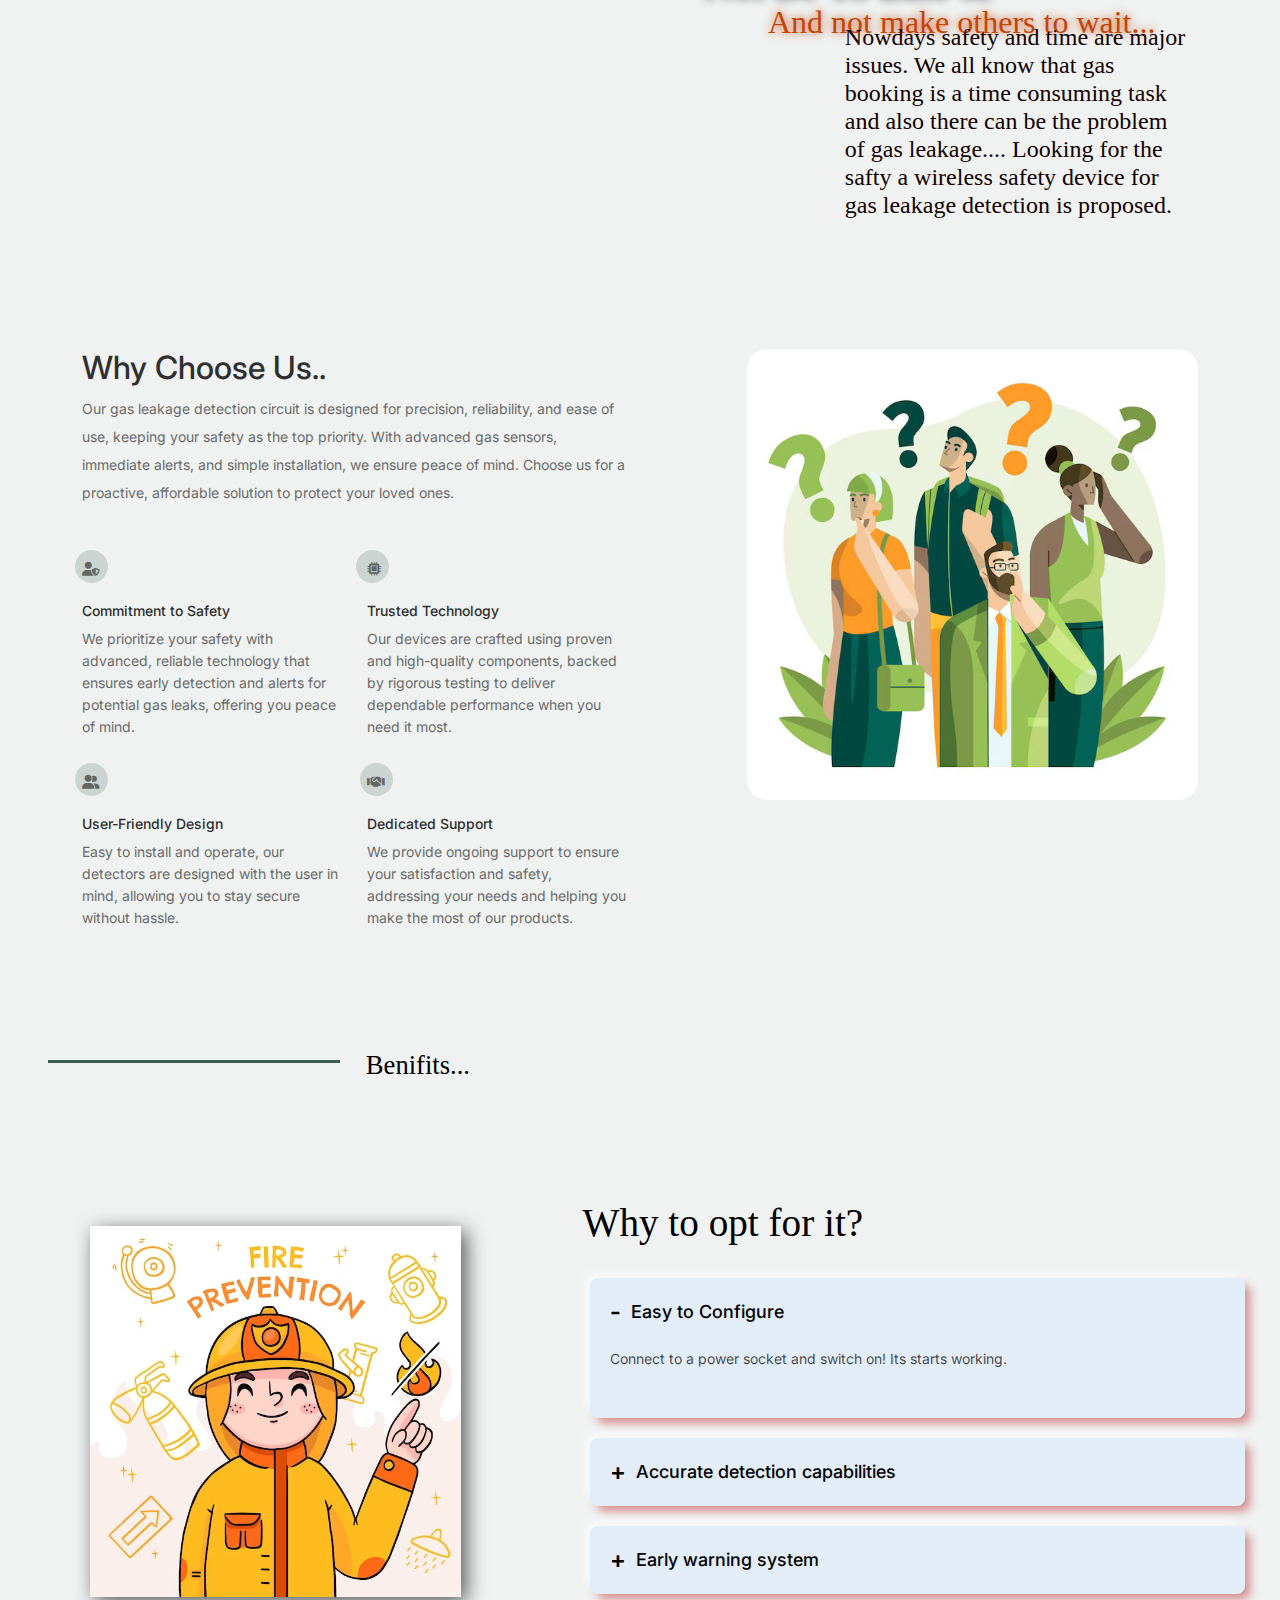
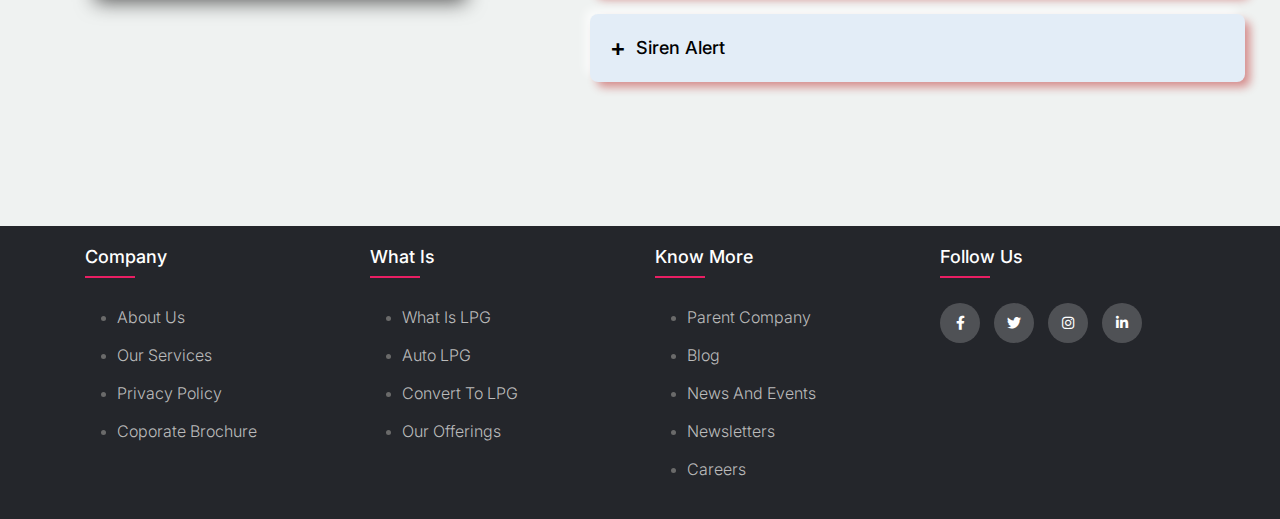
==== commit e0db5046: "Add files via upload" ====
--- a/index.html
+++ b/index.html
@@ -14,7 +14,7 @@
 	<link rel="stylesheet" href="https://cdnjs.cloudflare.com/ajax/libs/font-awesome/6.7.1/css/all.min.css" integrity="sha512-5Hs3dF2AEPkpNAR7UiOHba+lRSJNeM2ECkwxUIxC1Q/FLycGTbNapWXB4tP889k5T5Ju8fs4b1P5z/iB4nMfSQ==" crossorigin="anonymous" referrerpolicy="no-referrer" />
 	<!-- <link href="css/style.css" rel="stylesheet"> -->
 	<link href="css/stylesp.css" rel="stylesheet">
-	<title>GasGuard</title>
+	<title>GLDCurcit</title>
 </head>
 <body>
 
@@ -23,7 +23,7 @@
 
 			<div class="container">
 				<img  style="width:50px; height: 50px;" src="images/logo.png" class="img-fluid">
-				<a class="navbar-brand" href="index.html">GasGuard<span>.</span></a>
+				<a class="navbar-brand" href="index.html">GLDCurcuit<span>.</span></a>
 
 				<button class="navbar-toggler" type="button" data-bs-toggle="collapse" data-bs-target="#navbarsFurni" aria-controls="navbarsFurni" aria-expanded="false" aria-label="Toggle navigation">
 					<span class="navbar-toggler-icon"></span>
@@ -55,8 +55,8 @@
 			<div class="hero">
 				<div class="col-lg-5">
 					<div class="content">
-						<div class="author"></div>
-						<div class="title">Gas Leakage detector </div>
+						<div class="author">LPG </div>
+						<div class="title">Leak detector </div>
 						<div class="topic">Ensures safety at every step..</div>
 						<div class="des">
 							If you are away and your small kids are playing around, safety should be looked at on the first call! At any instance in life, prevention is better than cure. We at SUPERGAS work with dedication on any technology that is always ready to take a step forward towards any measures that support safety, like LPG gas leakage detector for home.
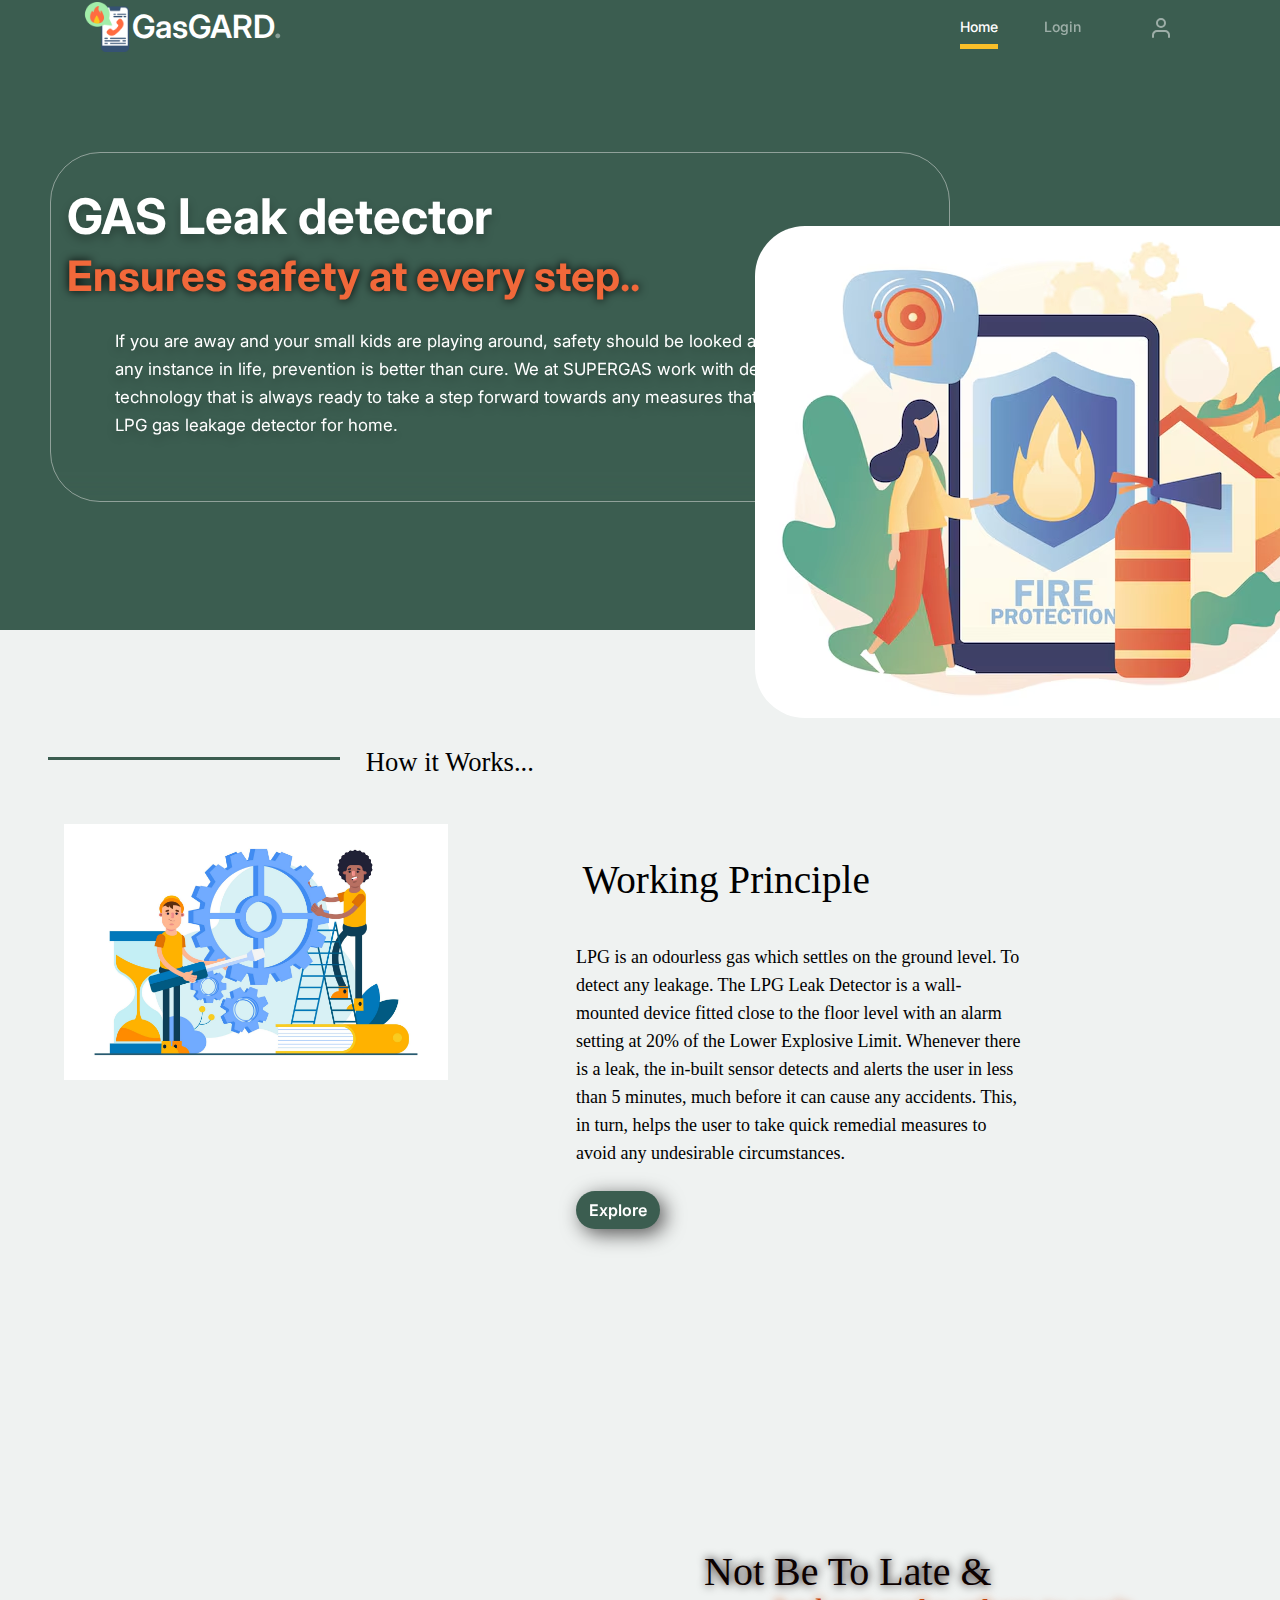
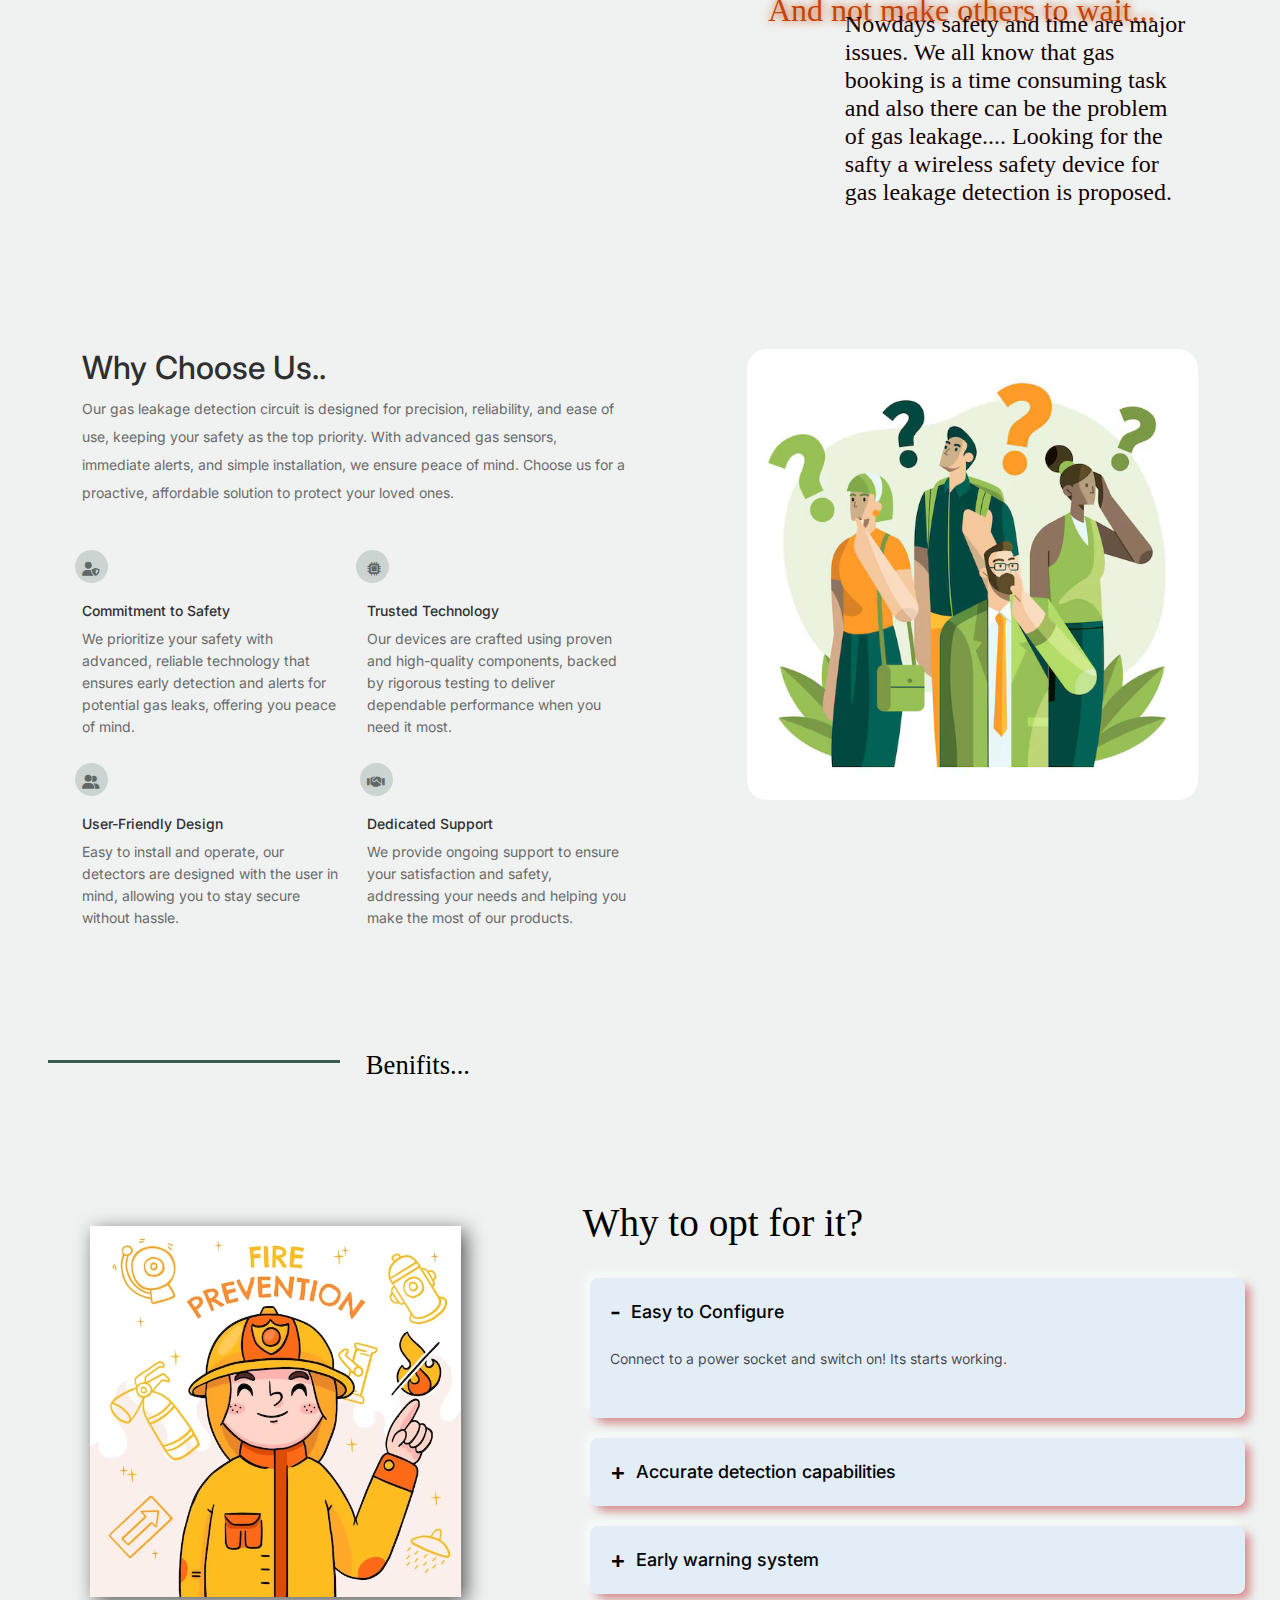
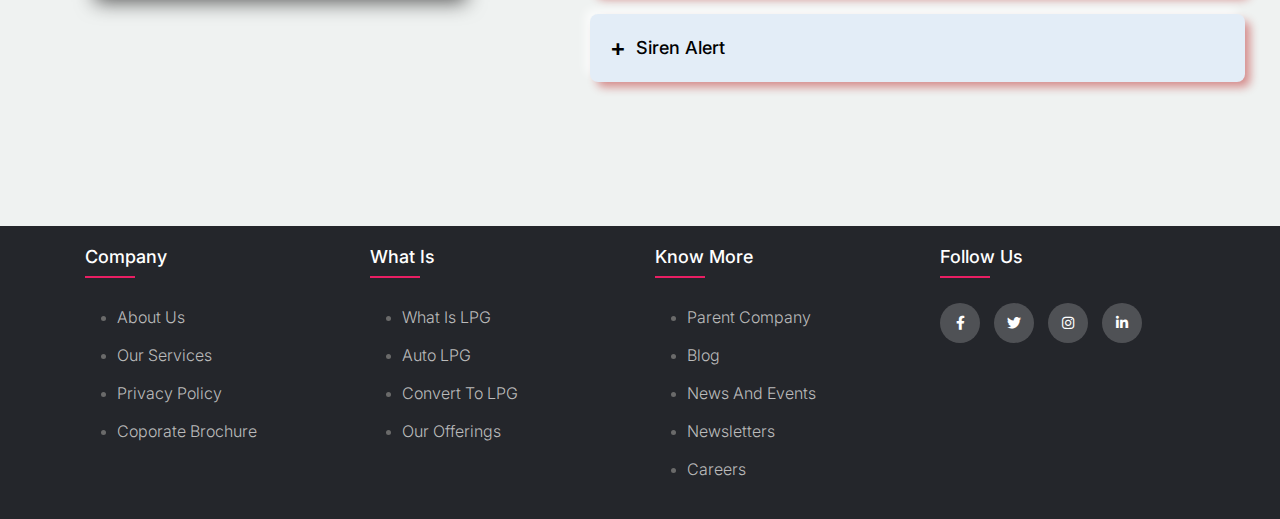
==== commit 6482d473: "Update index.html" ====
--- a/index.html
+++ b/index.html
@@ -14,7 +14,7 @@
 	<link rel="stylesheet" href="https://cdnjs.cloudflare.com/ajax/libs/font-awesome/6.7.1/css/all.min.css" integrity="sha512-5Hs3dF2AEPkpNAR7UiOHba+lRSJNeM2ECkwxUIxC1Q/FLycGTbNapWXB4tP889k5T5Ju8fs4b1P5z/iB4nMfSQ==" crossorigin="anonymous" referrerpolicy="no-referrer" />
 	<!-- <link href="css/style.css" rel="stylesheet"> -->
 	<link href="css/stylesp.css" rel="stylesheet">
-	<title>GLDCurcit</title>
+	<title>GasGARD</title>
 </head>
 <body>
 
@@ -23,7 +23,7 @@
 
 			<div class="container">
 				<img  style="width:50px; height: 50px;" src="images/logo.png" class="img-fluid">
-				<a class="navbar-brand" href="index.html">GLDCurcuit<span>.</span></a>
+				<a class="navbar-brand" href="index.html">GasGARD<span>.</span></a>
 
 				<button class="navbar-toggler" type="button" data-bs-toggle="collapse" data-bs-target="#navbarsFurni" aria-controls="navbarsFurni" aria-expanded="false" aria-label="Toggle navigation">
 					<span class="navbar-toggler-icon"></span>
@@ -55,8 +55,8 @@
 			<div class="hero">
 				<div class="col-lg-5">
 					<div class="content">
-						<div class="author">LPG </div>
-						<div class="title">Leak detector </div>
+						<div class="author"> </div>
+						<div class="title">GAS Leak detector </div>
 						<div class="topic">Ensures safety at every step..</div>
 						<div class="des">
 							If you are away and your small kids are playing around, safety should be looked at on the first call! At any instance in life, prevention is better than cure. We at SUPERGAS work with dedication on any technology that is always ready to take a step forward towards any measures that support safety, like LPG gas leakage detector for home.
--- a/css/stylesp.css
+++ b/css/stylesp.css
@@ -99,8 +99,8 @@
               padding: calc(8rem - 30px) 0 8rem 0; } }
     .img-fluid1{
           position: absolute;
-          margin-left: 57%;
-          margin-top:-34%;
+          margin-left: 59%;
+          margin-top:-37%;
           border-radius: 50px ;
         }
          
@@ -174,6 +174,7 @@
   position: absolute;
   margin-left: 5%;
   padding: 0 0 7rem;
+
 }
 .mb-4{
   margin-left: 45%;
@@ -214,7 +215,7 @@
 .section-3 .heading-1{
   margin-left: 55%;
   position: absolute;
-  margin-top: -17.8%;
+  margin-top: -18.8%;
   font-family: 'Righteous';
   width: 80%;
   color: rgb(12, 1, 1);  
@@ -224,7 +225,7 @@
 .section-3 .heading-2{
   margin-left: 60%;
   position: absolute;
-  margin-top: -17.5%;
+  margin-top: -18.5%;
   width: 80% ;
   font-family: 'Righteous';
   color: #c54408;
@@ -235,7 +236,7 @@
   width: 27%;
   margin-left: 66%;
   position: absolute;
-  margin-top:-13%;
+  margin-top:-14%;
   font-family: "ubuntu";
   color: rgb(19, 1, 1);
   font-size: x-large;
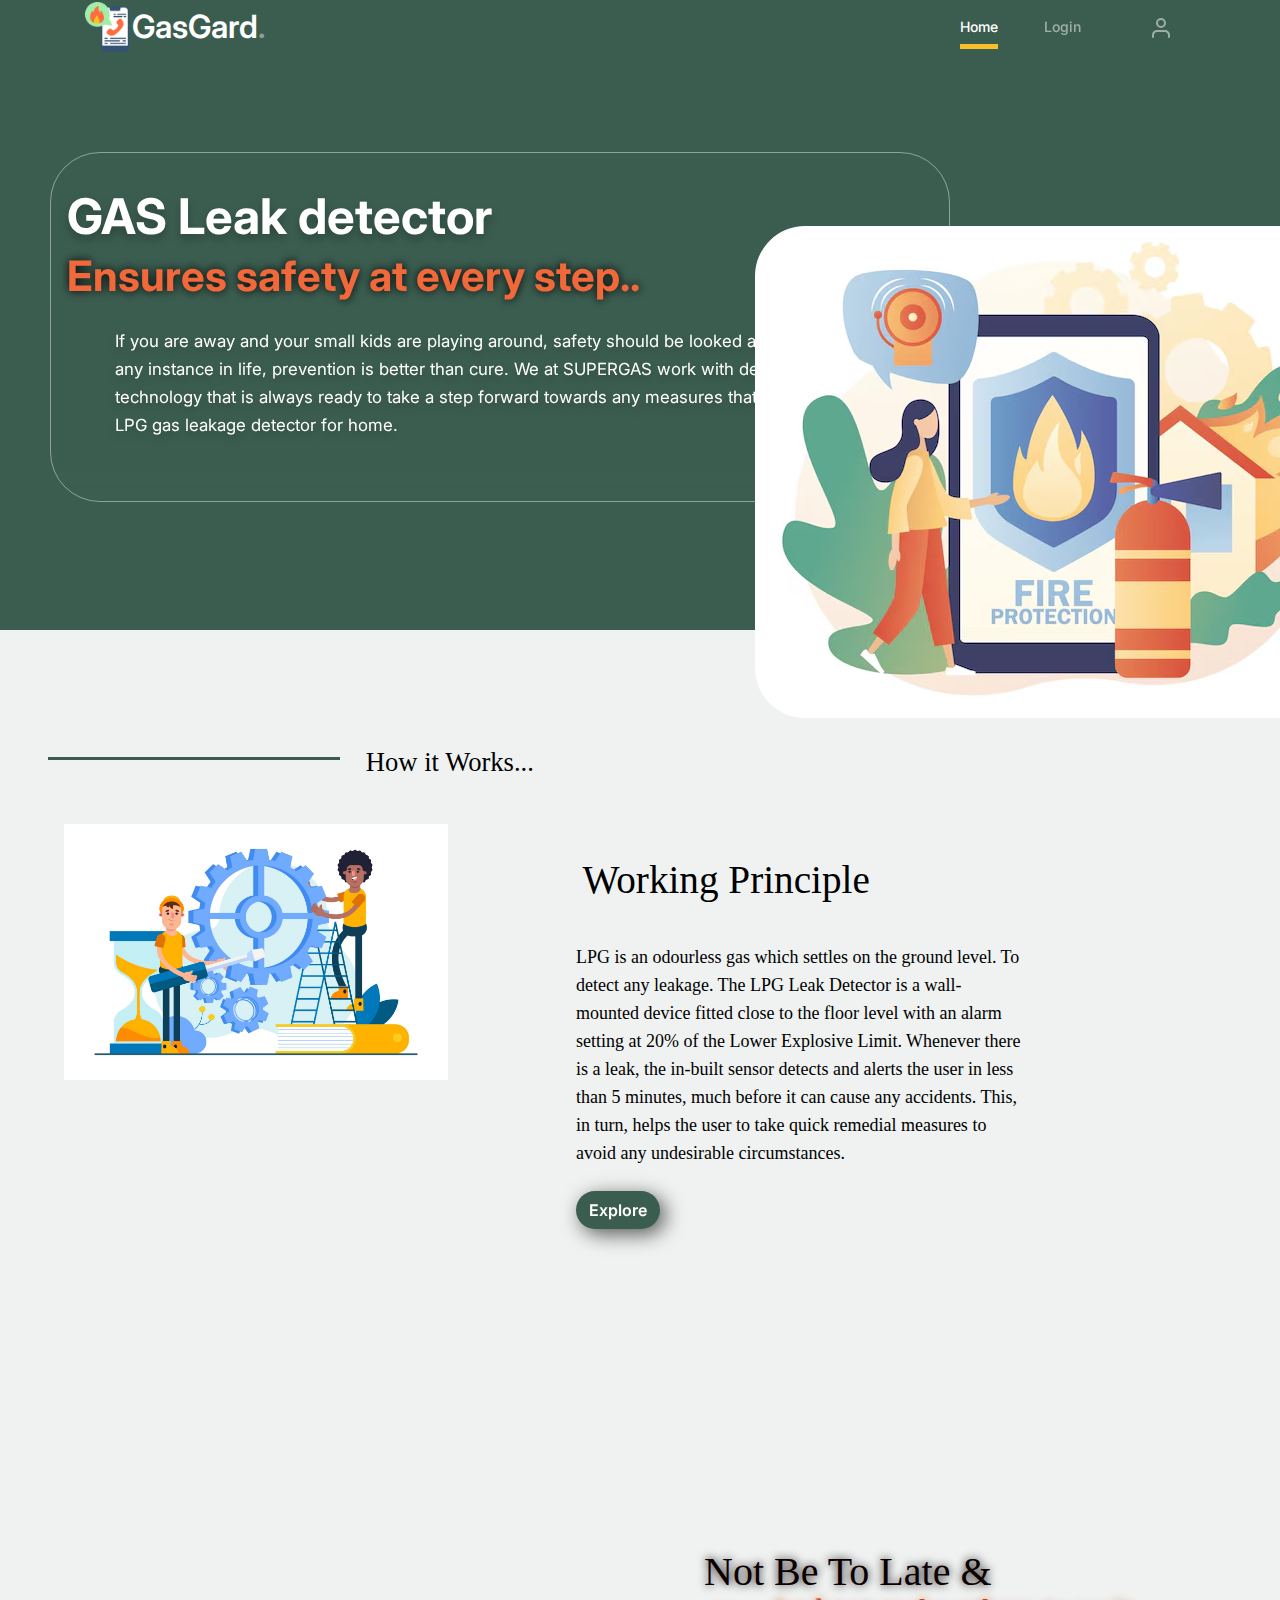
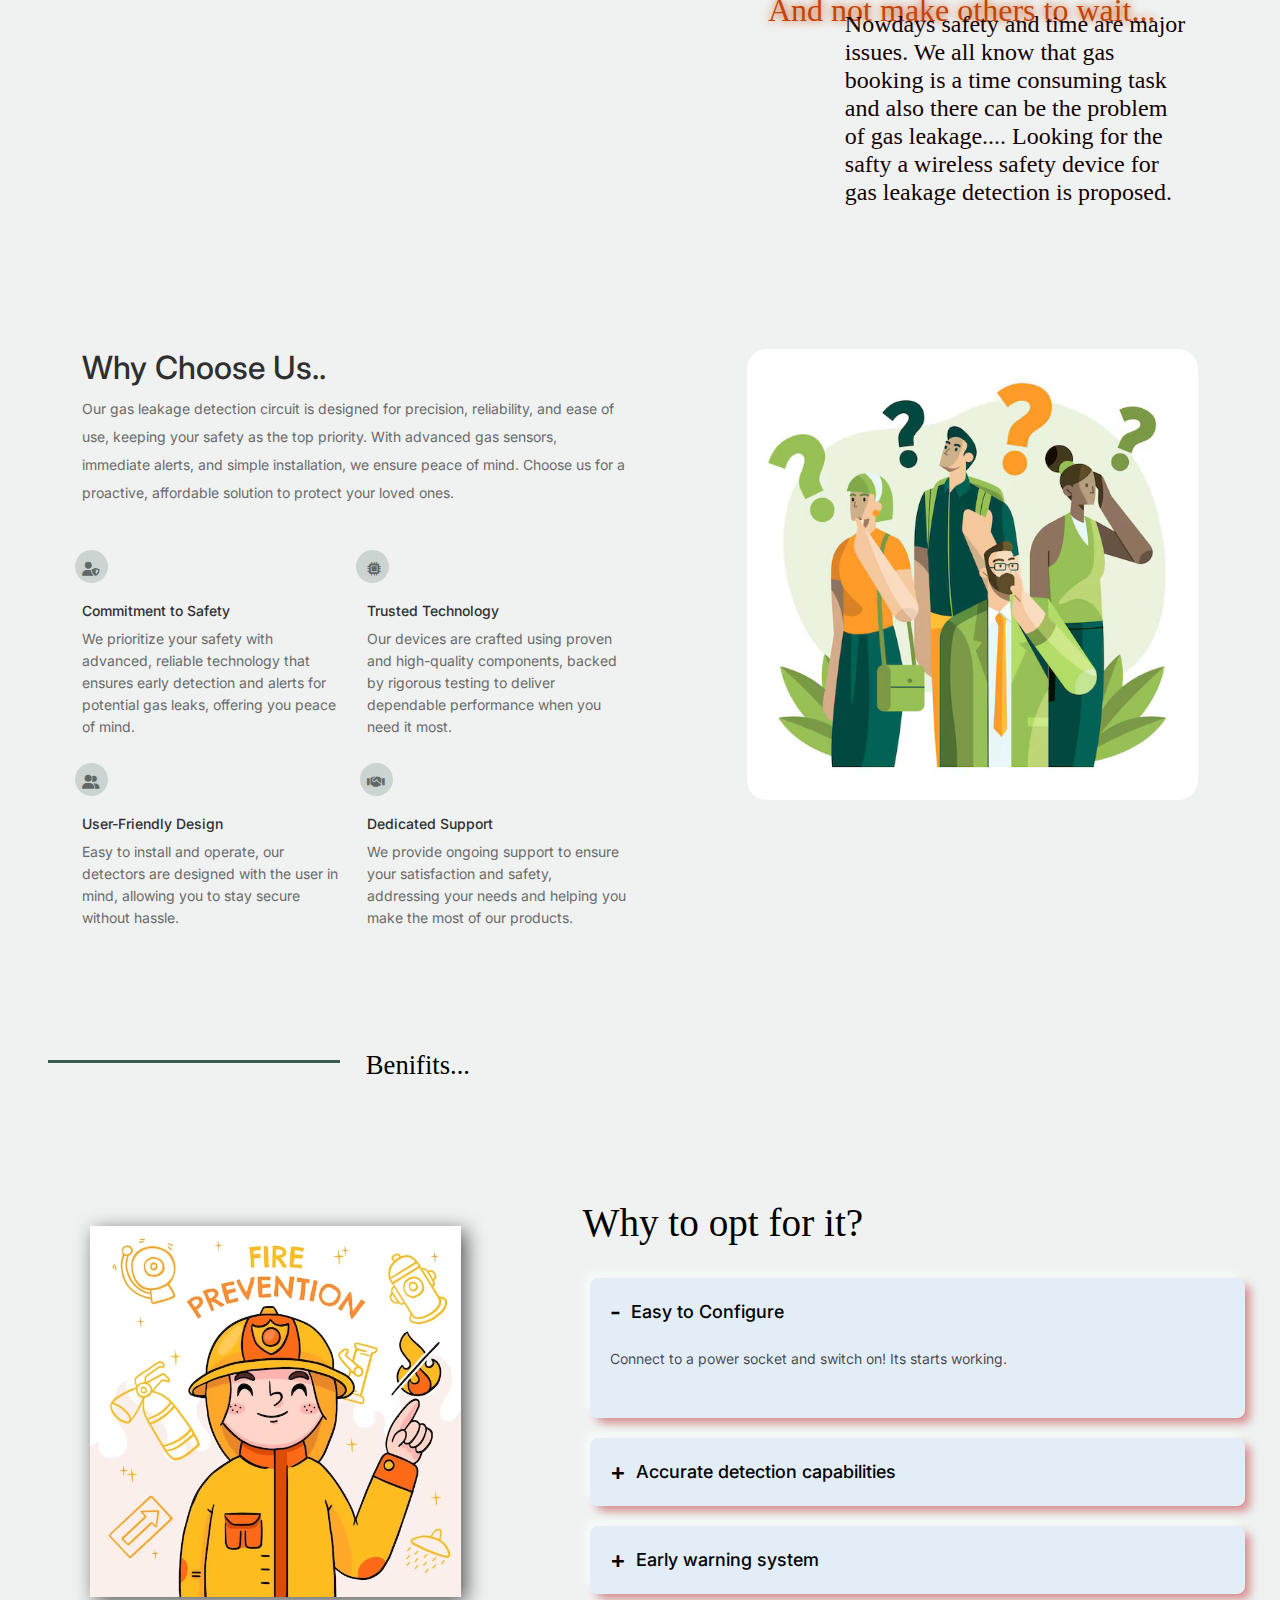
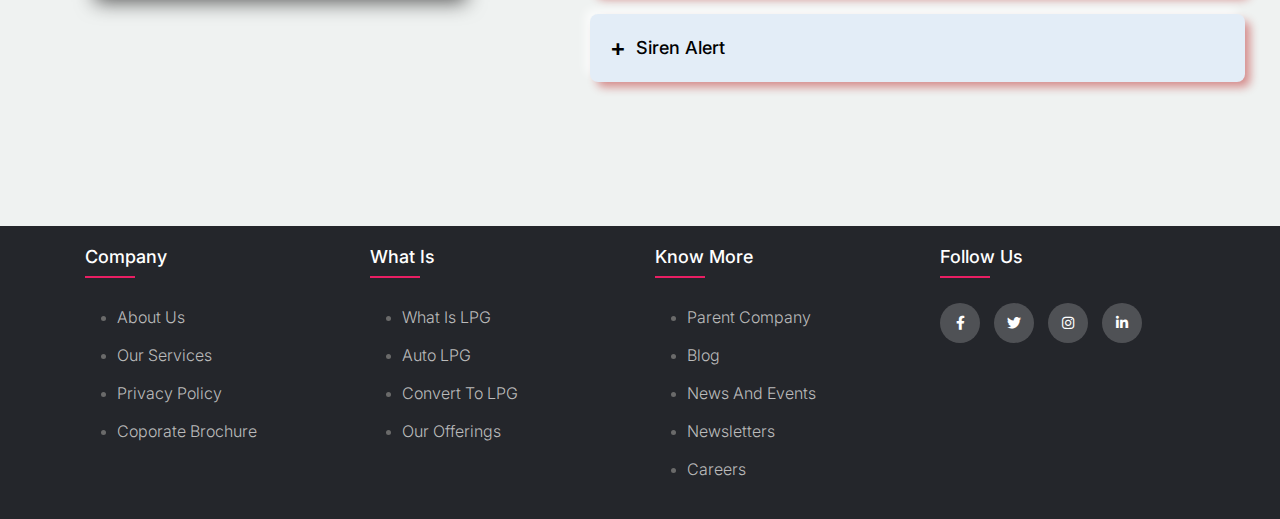
==== commit 6ee09f1f: "Update index.html" ====
--- a/index.html
+++ b/index.html
@@ -14,7 +14,7 @@
 	<link rel="stylesheet" href="https://cdnjs.cloudflare.com/ajax/libs/font-awesome/6.7.1/css/all.min.css" integrity="sha512-5Hs3dF2AEPkpNAR7UiOHba+lRSJNeM2ECkwxUIxC1Q/FLycGTbNapWXB4tP889k5T5Ju8fs4b1P5z/iB4nMfSQ==" crossorigin="anonymous" referrerpolicy="no-referrer" />
 	<!-- <link href="css/style.css" rel="stylesheet"> -->
 	<link href="css/stylesp.css" rel="stylesheet">
-	<title>GasGARD</title>
+	<title>GasGard</title>
 </head>
 <body>
 
@@ -23,7 +23,7 @@
 
 			<div class="container">
 				<img  style="width:50px; height: 50px;" src="images/logo.png" class="img-fluid">
-				<a class="navbar-brand" href="index.html">GasGARD<span>.</span></a>
+				<a class="navbar-brand" href="index.html">GasGard<span>.</span></a>
 
 				<button class="navbar-toggler" type="button" data-bs-toggle="collapse" data-bs-target="#navbarsFurni" aria-controls="navbarsFurni" aria-expanded="false" aria-label="Toggle navigation">
 					<span class="navbar-toggler-icon"></span>
